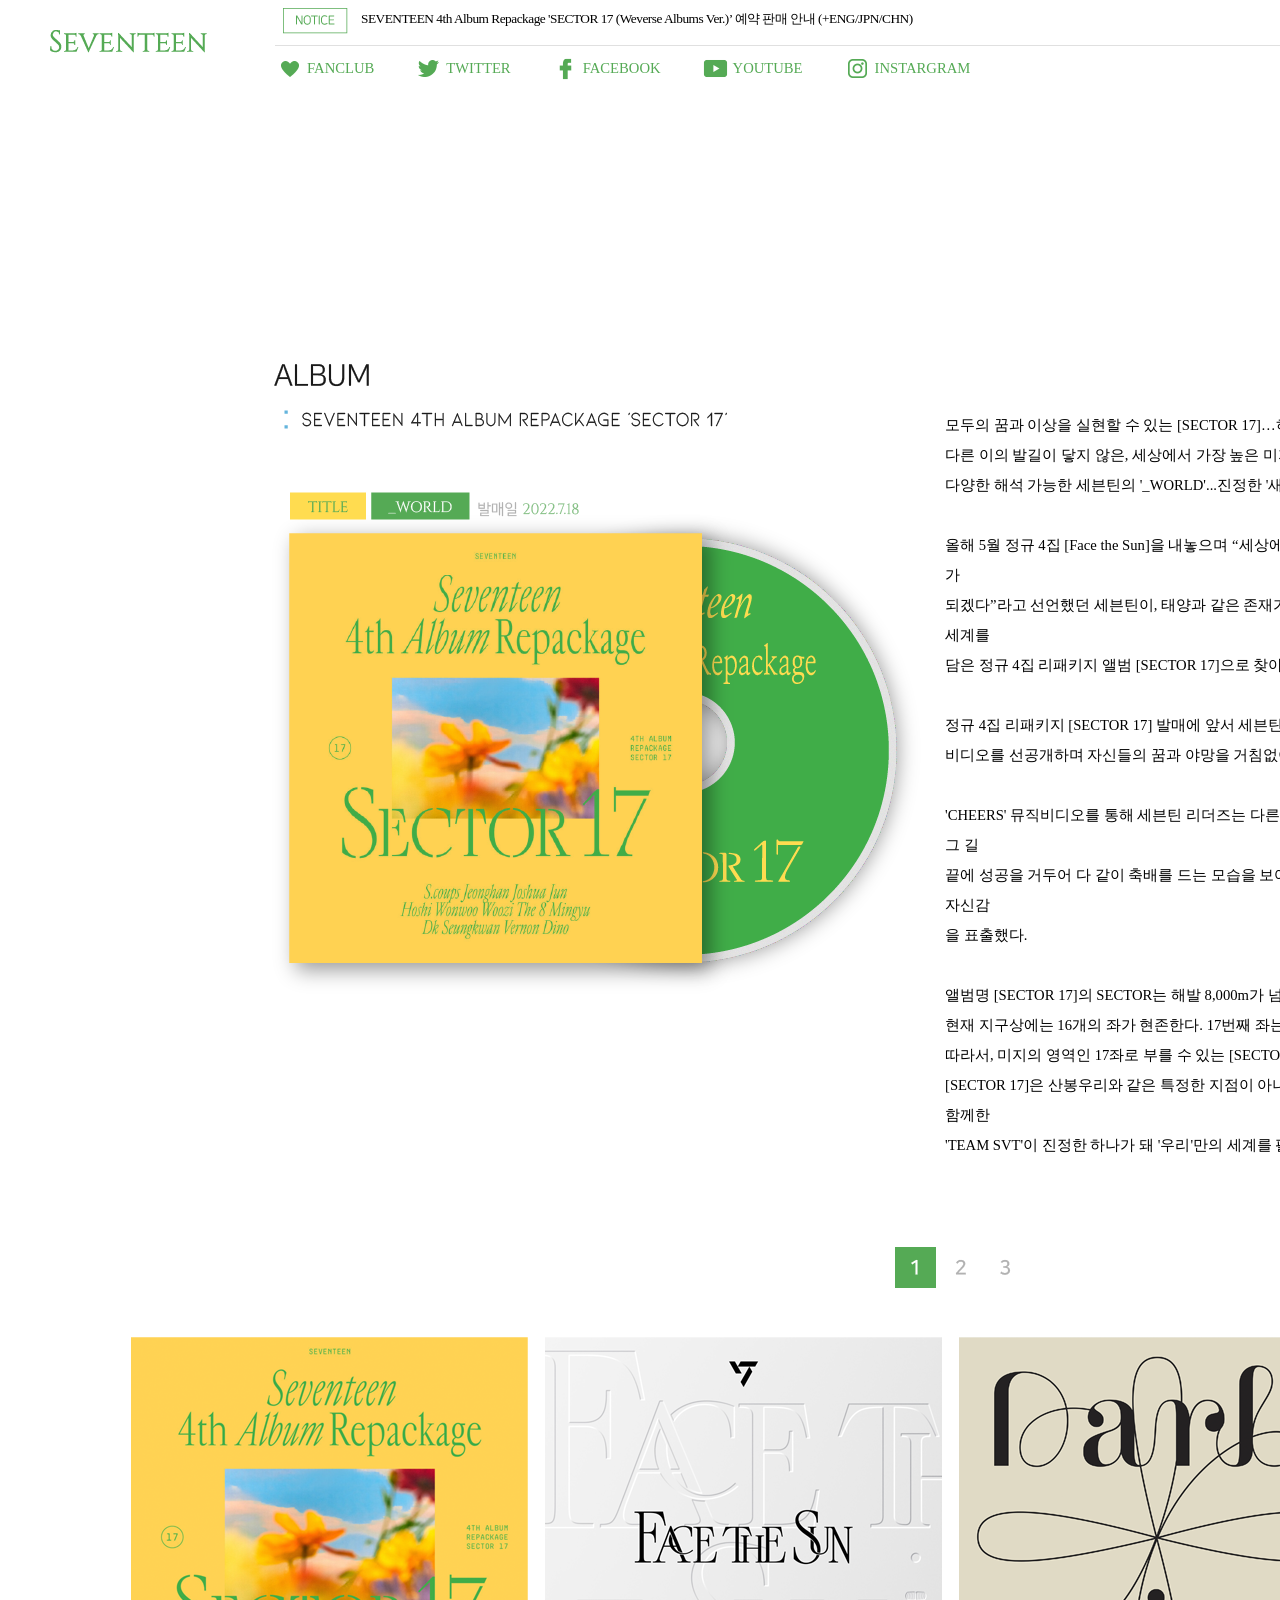
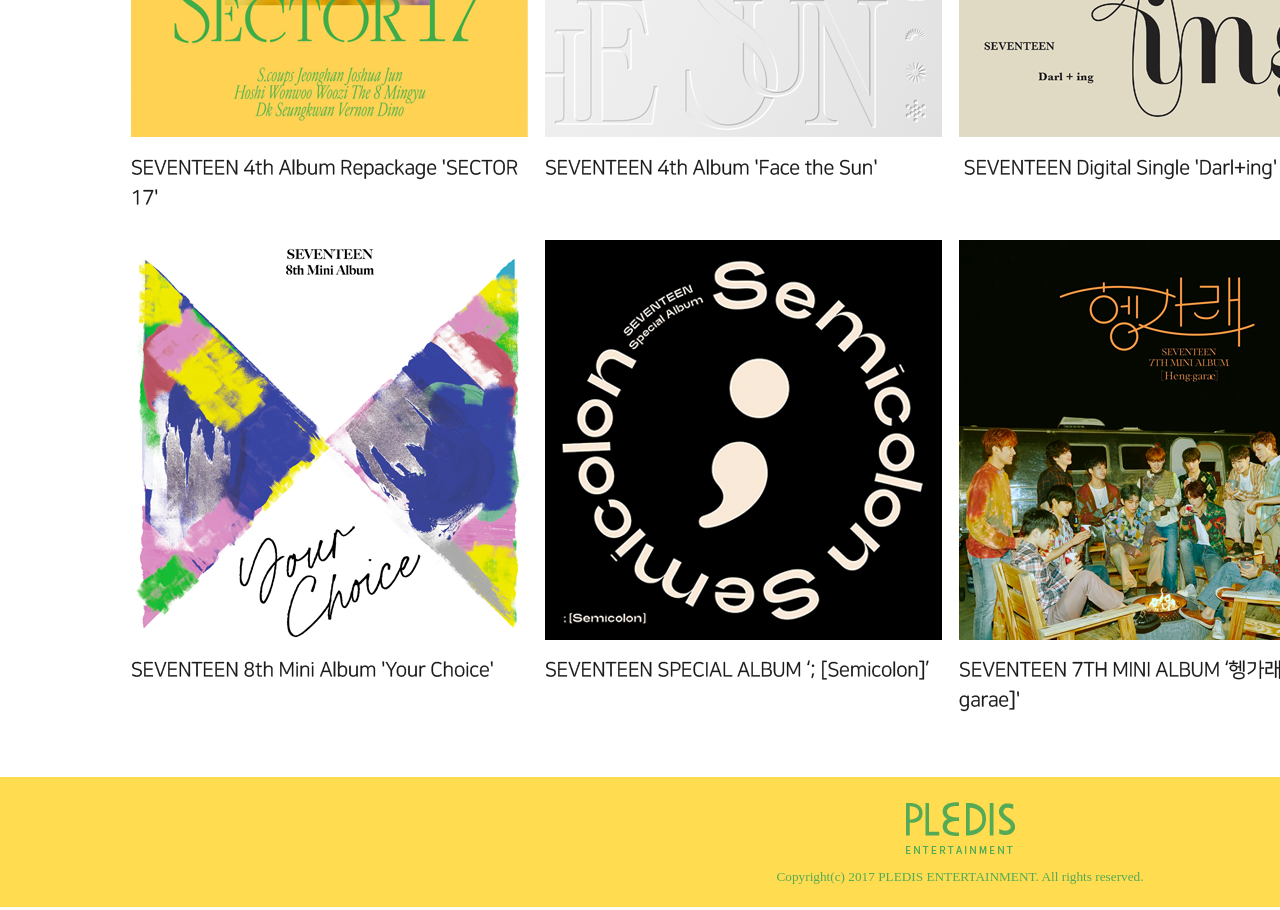
==== disco.html @ 3daca190 "first commit" ====
<!DOCTYPE html>
<html lang="ko">

<head>
    <meta charset="UTF-8">
    <meta http-equiv="X-UA-Compatible" content="IE=edge">
    <meta name="viewport" content="width=device-width, initial-scale=1.0">
    <title>Seventenn</title>
    <script src="./script/jquery-1.12.3.js"></script>
    <script src="./script/disco.js"></script>
    <link tyle="text/css" rel="stylesheet" href="./css/disco.css">
</head>

<body>
    <div id="wrap">
        <header id="haeder">
            <div class="logo">
                <a href="./main.html"><img src="./img/logo.png"></a>
            </div>

            <div class="note">
                <div class="note1">
                    <ul>
                        <li class="notice1"><img src="./img/notice_img.png"></li>
                        <li class="notice2">SEVENTEEN 4th Album Repackage 'SECTOR 17 (Weverse Albums Ver.)’ 예약 판매 안내
                            (+ENG/JPN/CHN)</li>
                    </ul>
                </div>
              
                <div class="note2">
                    <div class="icon">
                        <a href="https://cafe.daum.net/pledis-17" target="_blank"><img src="./img/icon01.png"><span>FANCLUB</span>
                        </a>
                    </div>
                    <div class="icon">
                        <a href="https://twitter.com/pledis_17" target="_blank"><img src="./img/icon02.png"><span>TWITTER</span>
                        </a>
                    </div>
                    <div class="icon">
                        <a href="https://www.facebook.com/seventeennews" target="_blank"><img src="./img/icon03.png"><span>FACEBOOK</span>
                        </a>
                    </div>
                    <div class="icon">
                        <a href="https://www.youtube.com/pledis17" target="_blank"><img src="./img/icon04.png"><span>YOUTUBE</span>
                        </a>
                    </div>
                    <div class="icon">
                        <a href="https://www.instagram.com/saythename_17/" target="_blank"><img src="./img/icon05.png"><span>INSTARGRAM</span>
                        </a>
                    </div>
                </div>
            </div>

            <div class="lan">
                <ul>
                    <li ><a href="#">KOR</a></li>
                    <li><a href="#">ENG</a></li>
                    <li><a href="#">JPN</a></li>
                    <li><a href="#">CHN</a></li>
                </ul>
            </div>

            <div class="nav">
                <div class="bar">
                    <img src="./img/bar_s.png" class="bar1">
                    <img src="./img/bar_l.png" class="bar2">
                    <img src="./img/bar_s.png" class="bar3">
                </div>
                <div class="submenu new">
                    <ul>
                        <li><a href="./pofile.html">PROFILE</a></li>
                        <li><a href="./disco.html">DISCOGRAPHY</a></li>
                        <li><a href="#">GALLERY</a></li>
                        <li><a href="#">VIDEO</a></li>
                        <li><a href="./notice.html">NOTICE</a></li>
                    </ul>
                </div>
            </div>
        </header>

        <section id="bar">
            <h class="txt new">DISCOGRAPHY</h>
        </section>

        <section id="section">
            <div class="sec1">
                <img src="./img/disco_img.png">
            </div>
            <div class="sec2">
                <p class="nanum">
                    모두의 꿈과 이상을 실현할 수 있는 [SECTOR 17]…하나 된 'TEAM SVT'의 세상<br>
                    다른 이의 발길이 닿지 않은, 세상에서 가장 높은 미지의 정상 [SECTOR 17]<br>
                    다양한 해석 가능한 세븐틴의 '_WORLD'...진정한 '새로운 세계' 이야기한다.
                    <br><br>
                    올해 5월 정규 4집 [Face the Sun]을 내놓으며 “세상에 유일하고도 막대한 영향력을 끼치는 '태양'과 같은 존재가<br>
                    되겠다”라고 선언했던 세븐틴이, 태양과 같은 존재가 되고자 하는 뜨거운 여정 끝에 찾은 자신들만의 새로운 세계를<br>
                    담은 정규 4집 리패키지 앨범 [SECTOR 17]으로 찾아왔다.
                    <br><br>
                    정규 4집 리패키지 [SECTOR 17] 발매에 앞서 세븐틴 리더즈(에스쿱스, 호시, 우지)는 수록곡 'CHEERS'의 뮤직<br>
                    비디오를 선공개하며 자신들의 꿈과 야망을 거침없이 드러냈다.
                    <br><br>
                    'CHEERS' 뮤직비디오를 통해 세븐틴 리더즈는 다른 이의 근거 없는 비난에도 흔들림 없이 가야 할 길을 가고, 그 길<br>
                    끝에 성공을 거두어 다 같이 축배를 드는 모습을 보여 줌으로써 다시 한 번 세븐틴만이 가질 수 있는 자부심과 자신감<br>
                    을 표출했다.
                    <br><br>
                    앨범명 [SECTOR 17]의 SECTOR는 해발 8,000m가 넘는 높은 산을 일컫는 '좌(SECTOR)'를 의미한다.<br>
                    현재 지구상에는 16개의 좌가 현존한다. 17번째 좌는 그 누구도 찾아내지 못한 '미지의 영역'이다.<br>
                    따라서, 미지의 영역인 17좌로 부를 수 있는 [SECTOR 17]에 도달한 세븐틴은 새로운 정상에 오르게 된다.<br>
                    [SECTOR 17]은 산봉우리와 같은 특정한 지점이 아니라 끝없이 확장될 세븐틴의 영토이며, 그곳에서 여정을 함께한<br>
                    'TEAM SVT'이 진정한 하나가 돼 '우리'만의 세계를 펼쳐 나가는 이야기를 전한다.
                    <br><br>
                </p>
            </div>
        </section>

        <section id="content">
            <div class="number">
                <img src="./img/num01_on.png" class="num1">
                <img src="./img/num02.png" class="num2">
                <img src="./img/num03.png" class="num3">
            </div>
            <div class="album">
                <div class="albumimg1">
                    <img src="./img/disco_album01.png">
                </div>
                <div class="albumimg2">
                    <img src="./img/disco_album02.png">
                </div>
                <div class="albumimg3">
                    <img src="./img/disco_album03.png">
                </div>
            </div>
        </section>

        <footer id="footer">
            <div class="footerlogo">
                <img src="./img/footer_logo.png">
            </div>
            <div class="copy">
                <h5>Copyright(c) 2017 PLEDIS ENTERTAINMENT. All rights reserved.</h5>
            </div>
        </footer>
    </div>
</body>

</html>
---- css/disco.css ----
* { margin: 0; padding: 0; }
li { list-style: none; }
a { text-decoration: none; }

@font-face{
    font-family:'NewYork'; 
    src: local('NewYork'),
            url('NewYork.eot');

    font-family:'나눔스퀘어'; 
    src: local('나눔스퀘어'),
          url('나눔스퀘어.eot');       
}

.new { font-family: 'NewYork', sans-serif; }
.nanum { font-family: '나눔스퀘어', serif; }

#wrap { width: 1920px; height: 2510px; background-color: white; overflow: hidden; }

/* 헤더 부분 */
#haeder { width: 1920px; height: 90px; background-color: white; }

.logo { width: 275px; height: 90px; float: left; }
.logo a img { margin-top: 30px; margin-left: 50px; }

.note { width: 1230px; height: 90px; float: left; }
.note  { width: 1230px; height: 45px; border-bottom: solid 0.5px #e0e0e0; }
.note1 ul { }
.note1 ul li { float: left; }
.notice1 { padding: 8px; }
.notice2 { padding: 10px 10px 10px 5px; font-size: 10pt; font-weight: 200; letter-spacing: -0.5px; }

.note2 { width: 1230px; height: 45px; float: left; }
.icon { float: left; padding-right: 40px; }
.note2 ul li { float: left; }
.note2 a img { margin-top: 8px; float: left; }
.note2 a span { line-height: 45px; color: #55AA55; font-size: 11pt; font-weight: 500; padding-left: 2px; }

.lan { width: 275px; height: 90px; float: left; }
.lan ul { margin-top: 25px; }
.lan ul li { float: left; padding: 4px; }
.lan ul li a { display: block;  background-color: white;  color: #808080; padding: 5px;  width: 50px; height: 20px; text-align: center; font-size: 10pt; font-weight: 500; }
.lan ul li:first-child a { background-color: #329632; color: #ffffff; }
.lan ul li a:hover { background-color: #329632; color: #ffffff; }

.nav { width: 140px; height: 90px; float: left; position: relative; z-index: 10; }
.bar { width: 60px; height: 60px; margin-top: 30px; margin-left: 40px; position: relative; }
.bar img { display: block; padding: 3px; }
.bar1 {  position: absolute; left: 15px; top:5px; }
.bar2 { position: absolute; left: 10px; top: 15px; }
.bar3 {  position: absolute; left: 15px; top: 25px; }
.plus { transform: translateX(-10px);}
.submenu { width: 500px; height: 1010px; position: absolute; top: 90px; left: 140px; background-color: #ffffff; }
.submenu ul { }
.submenu ul li { width: 100%; }
.submenu ul li a { display: block; color: #55AA55; font-size: 30pt; padding-left: 100px; padding-top: 60px; padding-bottom: 10px; }
.submenu ul li a:hover { color: #329632; background-color: #FFDC50; }

#bar { width: 1920px; height: 120px; background-image: url('/SEVENTEEN/img/bar_bg01.png');}
.txt { font-size: 30pt; color: #ffffff; margin-left: 210px; line-height: 120px; }

#section  { width: 1920px; height: 987px; }
.sec1 { width: 635px; height: 650px; margin-top: 150px; margin-left: 260px; float: left; }
.sec2 { width: 712px; height: 650px; margin-top: 150px; margin-left: 50px; float: left; }
.sec2 > p { margin-top: 50px; font-size: 11pt; line-height: 30px; }

#content { width: 1920px; height: 1180px; position: relative; }
.number { width: 1920px; height: 90px; text-align: center; }
.number > img { margin-top: 50px; }
.album { width: 1640px; height: 975px; margin-top: 50px; margin-left: 130px; position: relative; }
.albumimg { position: absolute; }

/* 풋터 부분 */
#footer { width: 1920px; height: 130px; background-color: #FFDC50; }
.footerlogo { text-align: center; padding-top: 25px; }
.copy { text-align: center; color: #55AA55; }
.copy h5 { font-weight: 500; }
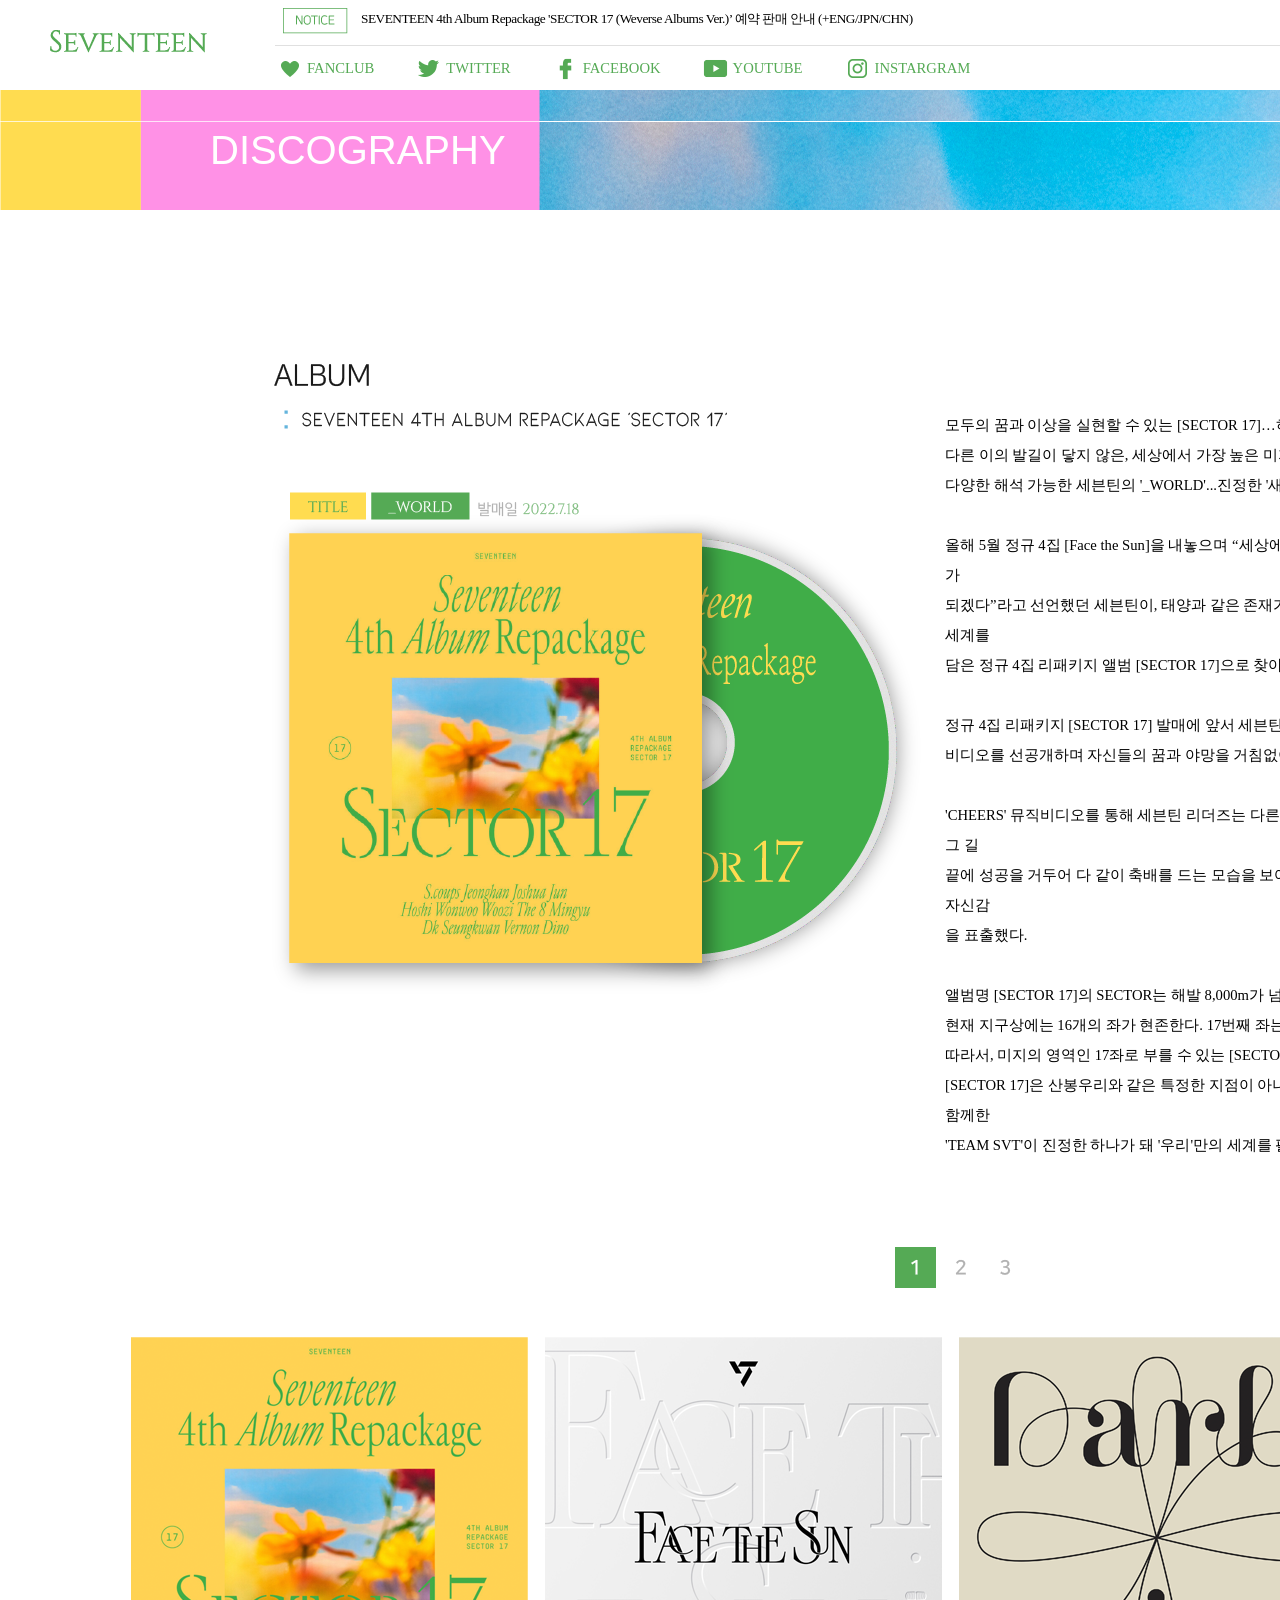
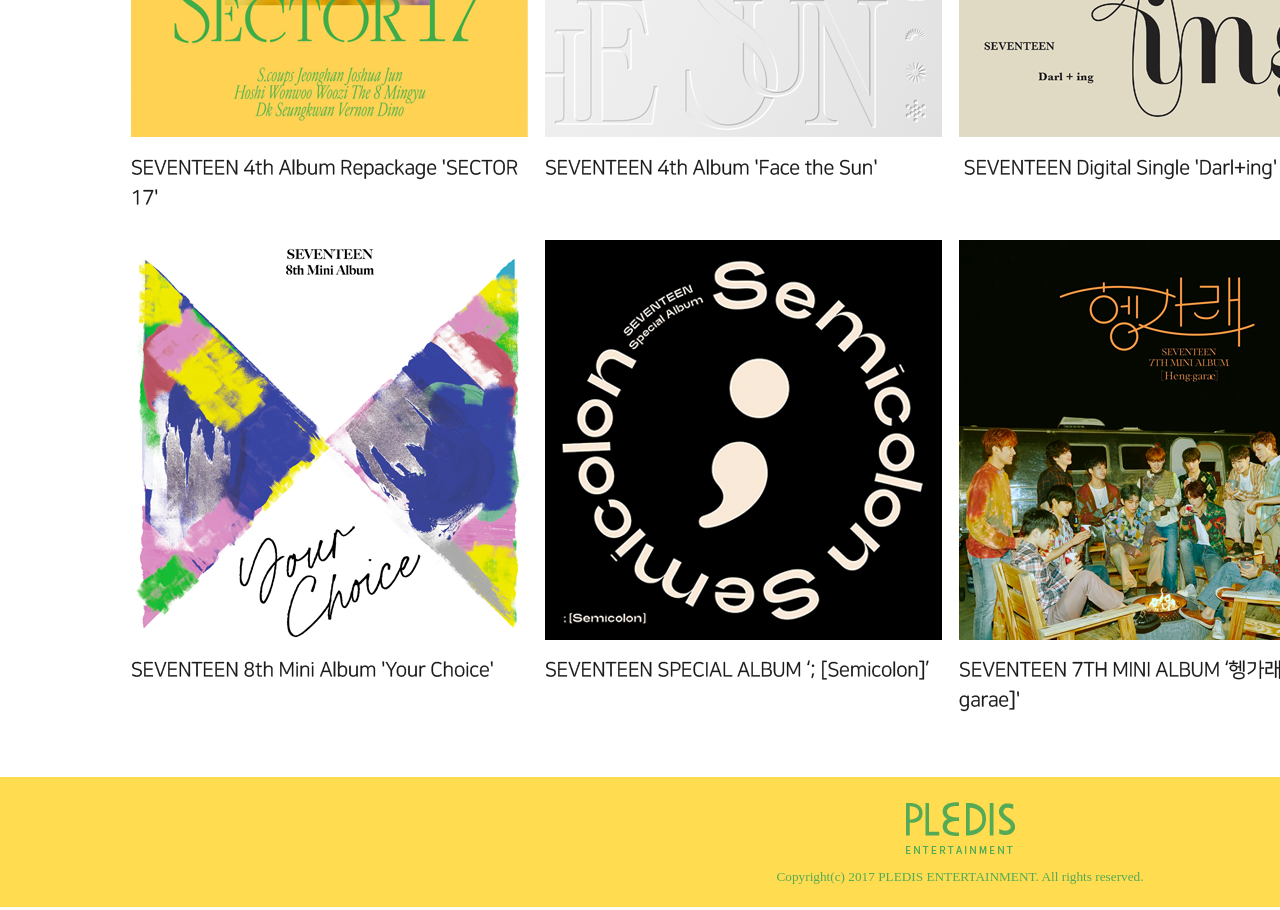
==== commit 2bca0f43: "disco.html" ====
--- a/disco.html
+++ b/disco.html
@@ -15,7 +15,7 @@
     <div id="wrap">
         <header id="haeder">
             <div class="logo">
-                <a href="./main.html"><img src="./img/logo.png"></a>
+                <a href="./index.html"><img src="./img/logo.png"></a>
             </div>
 
             <div class="note">
@@ -143,4 +143,4 @@
     </div>
 </body>
 
-</html>+</html>
--- a/css/disco.css
+++ b/css/disco.css
@@ -18,7 +18,7 @@
 #wrap { width: 1920px; height: 2510px; background-color: white; overflow: hidden; }
 
 /* 헤더 부분 */
-#haeder { width: 1920px; height: 90px; background-color: white; }
+#haeder { width: 1920px; height: 90px; background-color: white; position: fixed; }
 
 .logo { width: 275px; height: 90px; float: left; }
 .logo a img { margin-top: 30px; margin-left: 50px; }
@@ -56,7 +56,7 @@
 .submenu ul li a { display: block; color: #55AA55; font-size: 30pt; padding-left: 100px; padding-top: 60px; padding-bottom: 10px; }
 .submenu ul li a:hover { color: #329632; background-color: #FFDC50; }
 
-#bar { width: 1920px; height: 120px; background-image: url('/SEVENTEEN/img/bar_bg01.png');}
+#bar { width: 1920px; height: 120px; background-image: url('../img/bar_bg01.png'); padding-top: 90px; }
 .txt { font-size: 30pt; color: #ffffff; margin-left: 210px; line-height: 120px; }
 
 #section  { width: 1920px; height: 987px; }
@@ -74,4 +74,4 @@
 #footer { width: 1920px; height: 130px; background-color: #FFDC50; }
 .footerlogo { text-align: center; padding-top: 25px; }
 .copy { text-align: center; color: #55AA55; }
-.copy h5 { font-weight: 500; }+.copy h5 { font-weight: 500; }
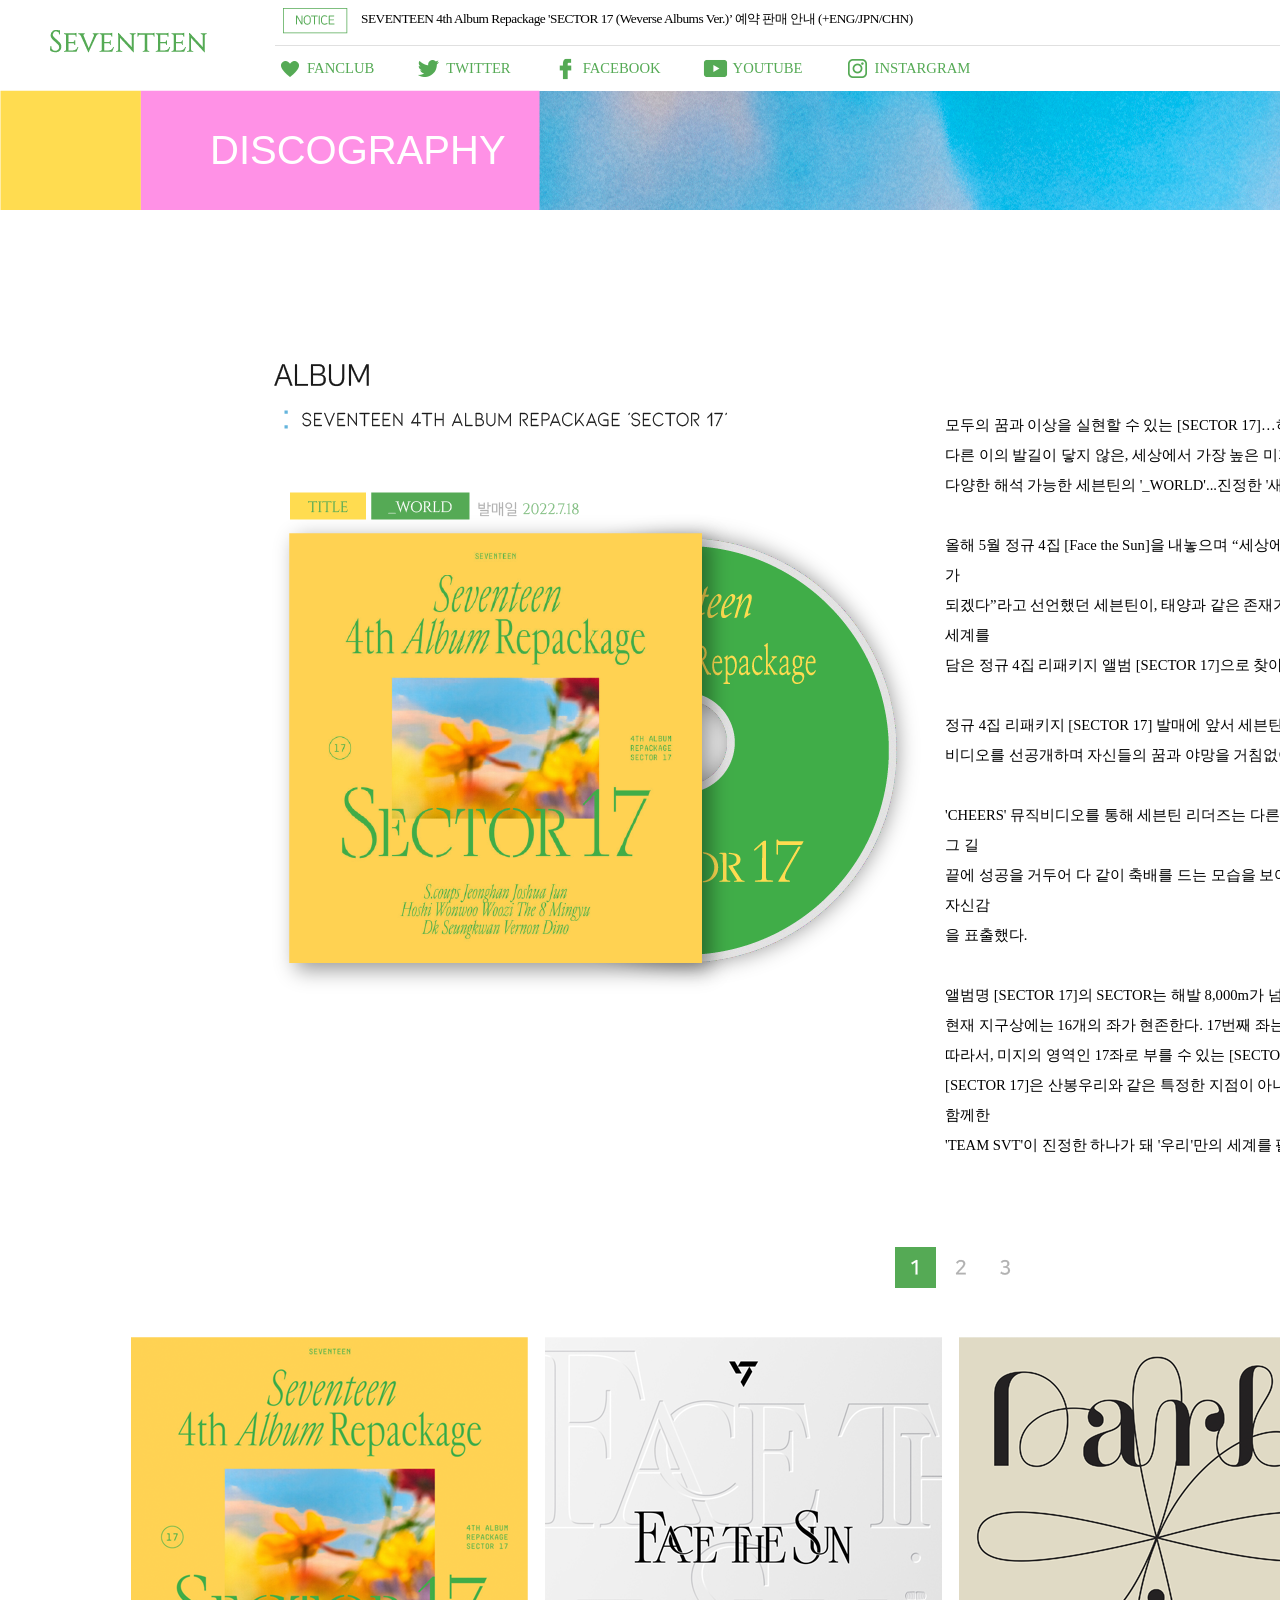
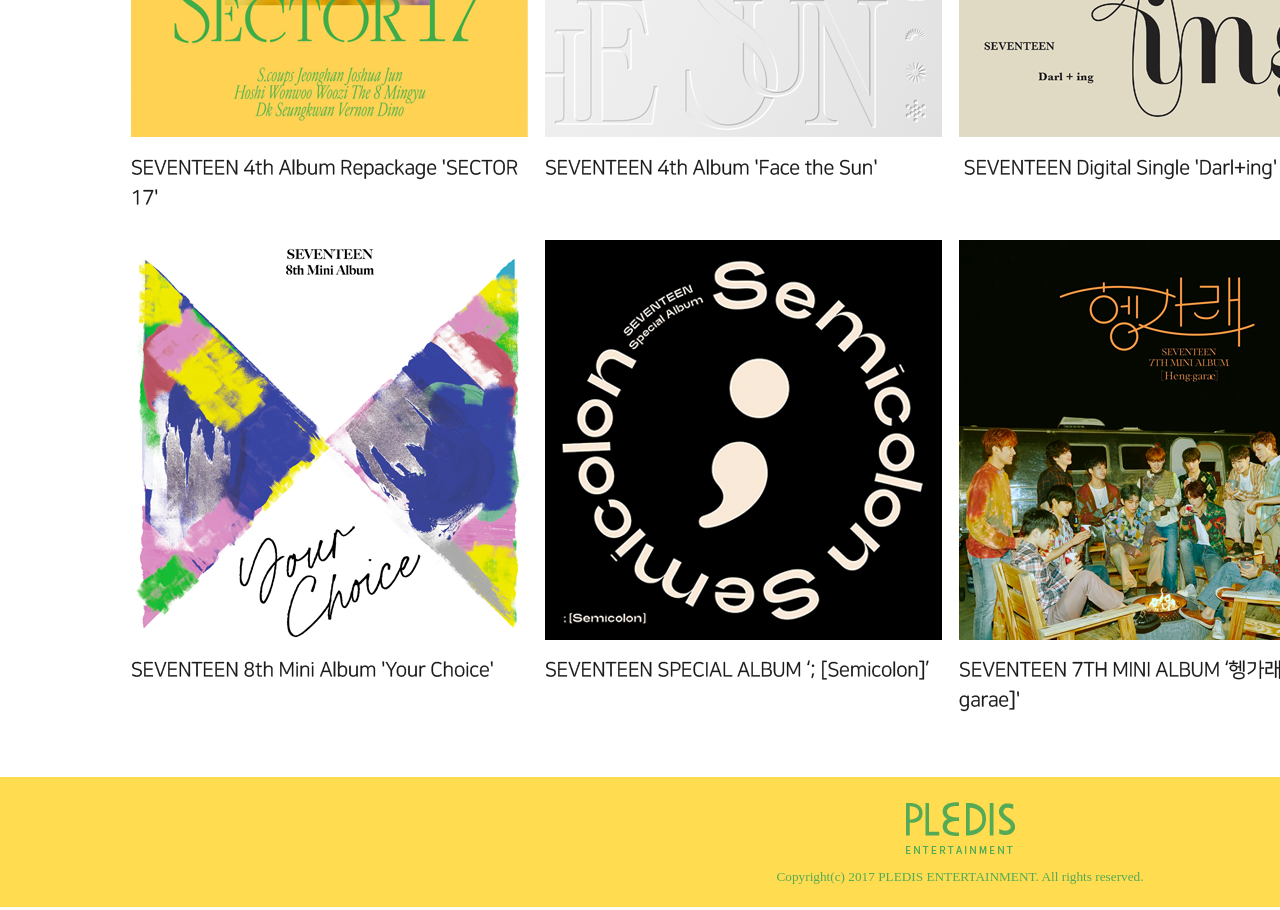
==== commit ac886ef2: "Add files via upload" ====
--- a/disco.html
+++ b/disco.html
@@ -1,146 +1,147 @@
-<!DOCTYPE html>
-<html lang="ko">
-
-<head>
-    <meta charset="UTF-8">
-    <meta http-equiv="X-UA-Compatible" content="IE=edge">
-    <meta name="viewport" content="width=device-width, initial-scale=1.0">
-    <title>Seventenn</title>
-    <script src="./script/jquery-1.12.3.js"></script>
-    <script src="./script/disco.js"></script>
-    <link tyle="text/css" rel="stylesheet" href="./css/disco.css">
-</head>
-
-<body>
-    <div id="wrap">
-        <header id="haeder">
-            <div class="logo">
-                <a href="./index.html"><img src="./img/logo.png"></a>
-            </div>
-
-            <div class="note">
-                <div class="note1">
-                    <ul>
-                        <li class="notice1"><img src="./img/notice_img.png"></li>
-                        <li class="notice2">SEVENTEEN 4th Album Repackage 'SECTOR 17 (Weverse Albums Ver.)’ 예약 판매 안내
-                            (+ENG/JPN/CHN)</li>
-                    </ul>
-                </div>
-              
-                <div class="note2">
-                    <div class="icon">
-                        <a href="https://cafe.daum.net/pledis-17" target="_blank"><img src="./img/icon01.png"><span>FANCLUB</span>
-                        </a>
-                    </div>
-                    <div class="icon">
-                        <a href="https://twitter.com/pledis_17" target="_blank"><img src="./img/icon02.png"><span>TWITTER</span>
-                        </a>
-                    </div>
-                    <div class="icon">
-                        <a href="https://www.facebook.com/seventeennews" target="_blank"><img src="./img/icon03.png"><span>FACEBOOK</span>
-                        </a>
-                    </div>
-                    <div class="icon">
-                        <a href="https://www.youtube.com/pledis17" target="_blank"><img src="./img/icon04.png"><span>YOUTUBE</span>
-                        </a>
-                    </div>
-                    <div class="icon">
-                        <a href="https://www.instagram.com/saythename_17/" target="_blank"><img src="./img/icon05.png"><span>INSTARGRAM</span>
-                        </a>
-                    </div>
-                </div>
-            </div>
-
-            <div class="lan">
-                <ul>
-                    <li ><a href="#">KOR</a></li>
-                    <li><a href="#">ENG</a></li>
-                    <li><a href="#">JPN</a></li>
-                    <li><a href="#">CHN</a></li>
-                </ul>
-            </div>
-
-            <div class="nav">
-                <div class="bar">
-                    <img src="./img/bar_s.png" class="bar1">
-                    <img src="./img/bar_l.png" class="bar2">
-                    <img src="./img/bar_s.png" class="bar3">
-                </div>
-                <div class="submenu new">
-                    <ul>
-                        <li><a href="./pofile.html">PROFILE</a></li>
-                        <li><a href="./disco.html">DISCOGRAPHY</a></li>
-                        <li><a href="#">GALLERY</a></li>
-                        <li><a href="#">VIDEO</a></li>
-                        <li><a href="./notice.html">NOTICE</a></li>
-                    </ul>
-                </div>
-            </div>
-        </header>
-
-        <section id="bar">
-            <h class="txt new">DISCOGRAPHY</h>
-        </section>
-
-        <section id="section">
-            <div class="sec1">
-                <img src="./img/disco_img.png">
-            </div>
-            <div class="sec2">
-                <p class="nanum">
-                    모두의 꿈과 이상을 실현할 수 있는 [SECTOR 17]…하나 된 'TEAM SVT'의 세상<br>
-                    다른 이의 발길이 닿지 않은, 세상에서 가장 높은 미지의 정상 [SECTOR 17]<br>
-                    다양한 해석 가능한 세븐틴의 '_WORLD'...진정한 '새로운 세계' 이야기한다.
-                    <br><br>
-                    올해 5월 정규 4집 [Face the Sun]을 내놓으며 “세상에 유일하고도 막대한 영향력을 끼치는 '태양'과 같은 존재가<br>
-                    되겠다”라고 선언했던 세븐틴이, 태양과 같은 존재가 되고자 하는 뜨거운 여정 끝에 찾은 자신들만의 새로운 세계를<br>
-                    담은 정규 4집 리패키지 앨범 [SECTOR 17]으로 찾아왔다.
-                    <br><br>
-                    정규 4집 리패키지 [SECTOR 17] 발매에 앞서 세븐틴 리더즈(에스쿱스, 호시, 우지)는 수록곡 'CHEERS'의 뮤직<br>
-                    비디오를 선공개하며 자신들의 꿈과 야망을 거침없이 드러냈다.
-                    <br><br>
-                    'CHEERS' 뮤직비디오를 통해 세븐틴 리더즈는 다른 이의 근거 없는 비난에도 흔들림 없이 가야 할 길을 가고, 그 길<br>
-                    끝에 성공을 거두어 다 같이 축배를 드는 모습을 보여 줌으로써 다시 한 번 세븐틴만이 가질 수 있는 자부심과 자신감<br>
-                    을 표출했다.
-                    <br><br>
-                    앨범명 [SECTOR 17]의 SECTOR는 해발 8,000m가 넘는 높은 산을 일컫는 '좌(SECTOR)'를 의미한다.<br>
-                    현재 지구상에는 16개의 좌가 현존한다. 17번째 좌는 그 누구도 찾아내지 못한 '미지의 영역'이다.<br>
-                    따라서, 미지의 영역인 17좌로 부를 수 있는 [SECTOR 17]에 도달한 세븐틴은 새로운 정상에 오르게 된다.<br>
-                    [SECTOR 17]은 산봉우리와 같은 특정한 지점이 아니라 끝없이 확장될 세븐틴의 영토이며, 그곳에서 여정을 함께한<br>
-                    'TEAM SVT'이 진정한 하나가 돼 '우리'만의 세계를 펼쳐 나가는 이야기를 전한다.
-                    <br><br>
-                </p>
-            </div>
-        </section>
-
-        <section id="content">
-            <div class="number">
-                <img src="./img/num01_on.png" class="num1">
-                <img src="./img/num02.png" class="num2">
-                <img src="./img/num03.png" class="num3">
-            </div>
-            <div class="album">
-                <div class="albumimg1">
-                    <img src="./img/disco_album01.png">
-                </div>
-                <div class="albumimg2">
-                    <img src="./img/disco_album02.png">
-                </div>
-                <div class="albumimg3">
-                    <img src="./img/disco_album03.png">
-                </div>
-            </div>
-        </section>
-
-        <footer id="footer">
-            <div class="footerlogo">
-                <img src="./img/footer_logo.png">
-            </div>
-            <div class="copy">
-                <h5>Copyright(c) 2017 PLEDIS ENTERTAINMENT. All rights reserved.</h5>
-            </div>
-        </footer>
-    </div>
-</body>
-
-</html>
+<!DOCTYPE html>
+<html lang="ko">
+
+<head>
+    <meta charset="UTF-8">
+    <meta http-equiv="X-UA-Compatible" content="IE=edge">
+    <meta name="viewport" content="width=device-width, initial-scale=1.0">
+    <title>Seventeen</title>
+    <link rel="icon" type="image/png" href="./img/favicon.png">
+    <script src="./script/jquery-1.12.3.js"></script>
+    <script src="./script/disco.js"></script>
+    <link tyle="text/css" rel="stylesheet" href="./css/disco.css">
+</head>
+
+<body>
+    <div id="wrap">
+        <header id="haeder">
+            <div class="logo">
+                <a href="./index.html"><img src="./img/logo.png"></a>
+            </div>
+
+            <div class="note">
+                <div class="note1">
+                    <ul>
+                        <li class="notice1"><img src="./img/notice_img.png"></li>
+                        <li class="notice2">SEVENTEEN 4th Album Repackage 'SECTOR 17 (Weverse Albums Ver.)’ 예약 판매 안내
+                            (+ENG/JPN/CHN)</li>
+                    </ul>
+                </div>
+              
+                <div class="note2">
+                    <div class="icon">
+                        <a href="https://cafe.daum.net/pledis-17" target="_blank"><img src="./img/icon01.png"><span>FANCLUB</span>
+                        </a>
+                    </div>
+                    <div class="icon">
+                        <a href="https://twitter.com/pledis_17" target="_blank"><img src="./img/icon02.png"><span>TWITTER</span>
+                        </a>
+                    </div>
+                    <div class="icon">
+                        <a href="https://www.facebook.com/seventeennews" target="_blank"><img src="./img/icon03.png"><span>FACEBOOK</span>
+                        </a>
+                    </div>
+                    <div class="icon">
+                        <a href="https://www.youtube.com/pledis17" target="_blank"><img src="./img/icon04.png"><span>YOUTUBE</span>
+                        </a>
+                    </div>
+                    <div class="icon">
+                        <a href="https://www.instagram.com/saythename_17/" target="_blank"><img src="./img/icon05.png"><span>INSTARGRAM</span>
+                        </a>
+                    </div>
+                </div>
+            </div>
+
+            <div class="lan">
+                <ul>
+                    <li ><a href="#">KOR</a></li>
+                    <li><a href="#">ENG</a></li>
+                    <li><a href="#">JPN</a></li>
+                    <li><a href="#">CHN</a></li>
+                </ul>
+            </div>
+
+            <div class="nav">
+                <div class="bar">
+                    <img src="./img/bar_s.png" class="bar1">
+                    <img src="./img/bar_l.png" class="bar2">
+                    <img src="./img/bar_s.png" class="bar3">
+                </div>
+                <div class="submenu new">
+                    <ul>
+                        <li><a href="./pofile.html">PROFILE</a></li>
+                        <li><a href="./disco.html">DISCOGRAPHY</a></li>
+                        <li><a href="#">GALLERY</a></li>
+                        <li><a href="#">VIDEO</a></li>
+                        <li><a href="#">NOTICE</a></li>
+                    </ul>
+                </div>
+            </div>
+        </header>
+
+        <section id="bar">
+            <h class="txt new">DISCOGRAPHY</h>
+        </section>
+
+        <section id="section">
+            <div class="sec1">
+                <img src="./img/disco_img.png">
+            </div>
+            <div class="sec2">
+                <p class="nanum">
+                    모두의 꿈과 이상을 실현할 수 있는 [SECTOR 17]…하나 된 'TEAM SVT'의 세상<br>
+                    다른 이의 발길이 닿지 않은, 세상에서 가장 높은 미지의 정상 [SECTOR 17]<br>
+                    다양한 해석 가능한 세븐틴의 '_WORLD'...진정한 '새로운 세계' 이야기한다.
+                    <br><br>
+                    올해 5월 정규 4집 [Face the Sun]을 내놓으며 “세상에 유일하고도 막대한 영향력을 끼치는 '태양'과 같은 존재가<br>
+                    되겠다”라고 선언했던 세븐틴이, 태양과 같은 존재가 되고자 하는 뜨거운 여정 끝에 찾은 자신들만의 새로운 세계를<br>
+                    담은 정규 4집 리패키지 앨범 [SECTOR 17]으로 찾아왔다.
+                    <br><br>
+                    정규 4집 리패키지 [SECTOR 17] 발매에 앞서 세븐틴 리더즈(에스쿱스, 호시, 우지)는 수록곡 'CHEERS'의 뮤직<br>
+                    비디오를 선공개하며 자신들의 꿈과 야망을 거침없이 드러냈다.
+                    <br><br>
+                    'CHEERS' 뮤직비디오를 통해 세븐틴 리더즈는 다른 이의 근거 없는 비난에도 흔들림 없이 가야 할 길을 가고, 그 길<br>
+                    끝에 성공을 거두어 다 같이 축배를 드는 모습을 보여 줌으로써 다시 한 번 세븐틴만이 가질 수 있는 자부심과 자신감<br>
+                    을 표출했다.
+                    <br><br>
+                    앨범명 [SECTOR 17]의 SECTOR는 해발 8,000m가 넘는 높은 산을 일컫는 '좌(SECTOR)'를 의미한다.<br>
+                    현재 지구상에는 16개의 좌가 현존한다. 17번째 좌는 그 누구도 찾아내지 못한 '미지의 영역'이다.<br>
+                    따라서, 미지의 영역인 17좌로 부를 수 있는 [SECTOR 17]에 도달한 세븐틴은 새로운 정상에 오르게 된다.<br>
+                    [SECTOR 17]은 산봉우리와 같은 특정한 지점이 아니라 끝없이 확장될 세븐틴의 영토이며, 그곳에서 여정을 함께한<br>
+                    'TEAM SVT'이 진정한 하나가 돼 '우리'만의 세계를 펼쳐 나가는 이야기를 전한다.
+                    <br><br>
+                </p>
+            </div>
+        </section>
+
+        <section id="content">
+            <div class="number">
+                <img src="./img/num01_on.png" class="num1">
+                <img src="./img/num02.png" class="num2">
+                <img src="./img/num03.png" class="num3">
+            </div>
+            <div class="album">
+                <div class="albumimg1">
+                    <img src="./img/disco_album01.png">
+                </div>
+                <div class="albumimg2">
+                    <img src="./img/disco_album02.png">
+                </div>
+                <div class="albumimg3">
+                    <img src="./img/disco_album03.png">
+                </div>
+            </div>
+        </section>
+
+        <footer id="footer">
+            <div class="footerlogo">
+                <img src="./img/footer_logo.png">
+            </div>
+            <div class="copy">
+                <h5>Copyright(c) 2017 PLEDIS ENTERTAINMENT. All rights reserved.</h5>
+            </div>
+        </footer>
+    </div>
+</body>
+
+</html>
--- a/css/disco.css
+++ b/css/disco.css
@@ -18,7 +18,7 @@
 #wrap { width: 1920px; height: 2510px; background-color: white; overflow: hidden; }
 
 /* 헤더 부분 */
-#haeder { width: 1920px; height: 90px; background-color: white; position: fixed; }
+#haeder { width: 1920px; height: 90px; background-color: white; position: fixed; z-index: 1000; }
 
 .logo { width: 275px; height: 90px; float: left; }
 .logo a img { margin-top: 30px; margin-left: 50px; }
@@ -56,7 +56,7 @@
 .submenu ul li a { display: block; color: #55AA55; font-size: 30pt; padding-left: 100px; padding-top: 60px; padding-bottom: 10px; }
 .submenu ul li a:hover { color: #329632; background-color: #FFDC50; }
 
-#bar { width: 1920px; height: 120px; background-image: url('../img/bar_bg01.png'); padding-top: 90px; }
+#bar { width: 1920px; height: 120px; background-image: url('../img/bar_bg01.png'); margin-top: 90px; }
 .txt { font-size: 30pt; color: #ffffff; margin-left: 210px; line-height: 120px; }
 
 #section  { width: 1920px; height: 987px; }
